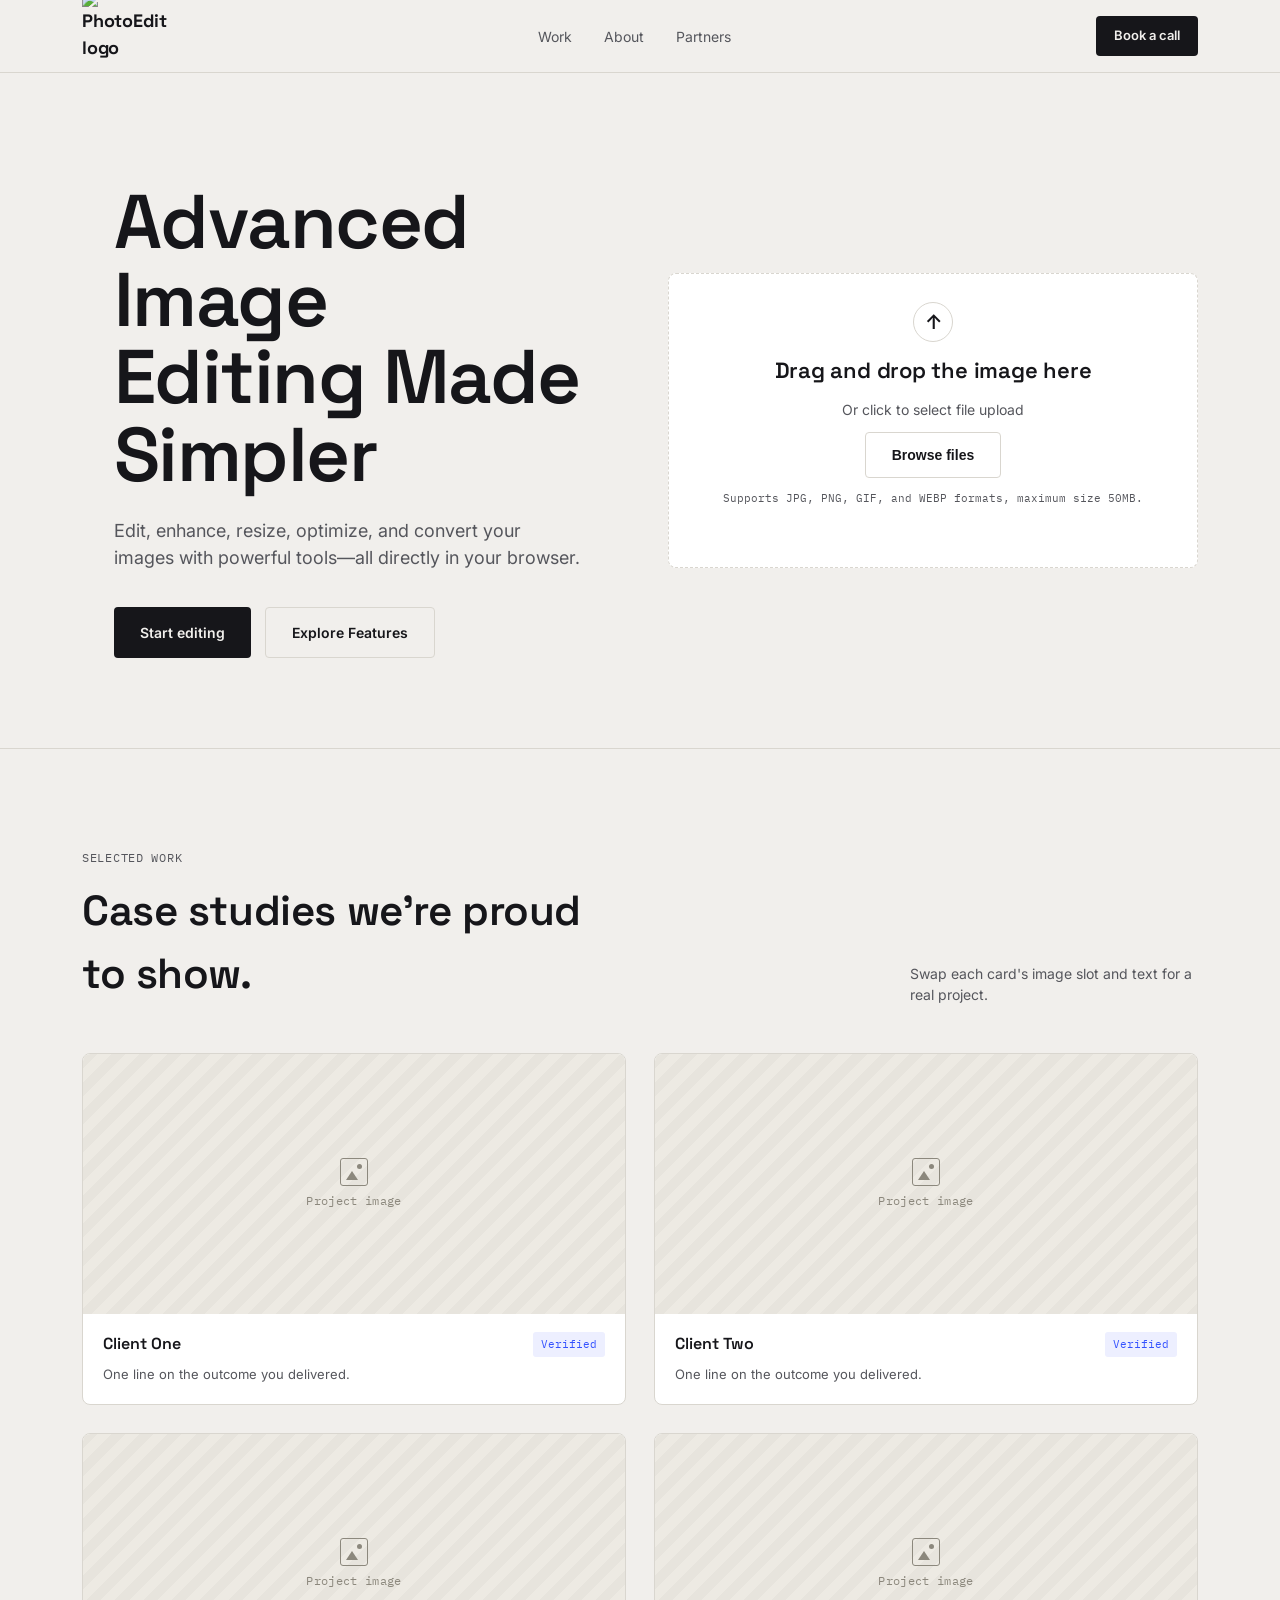
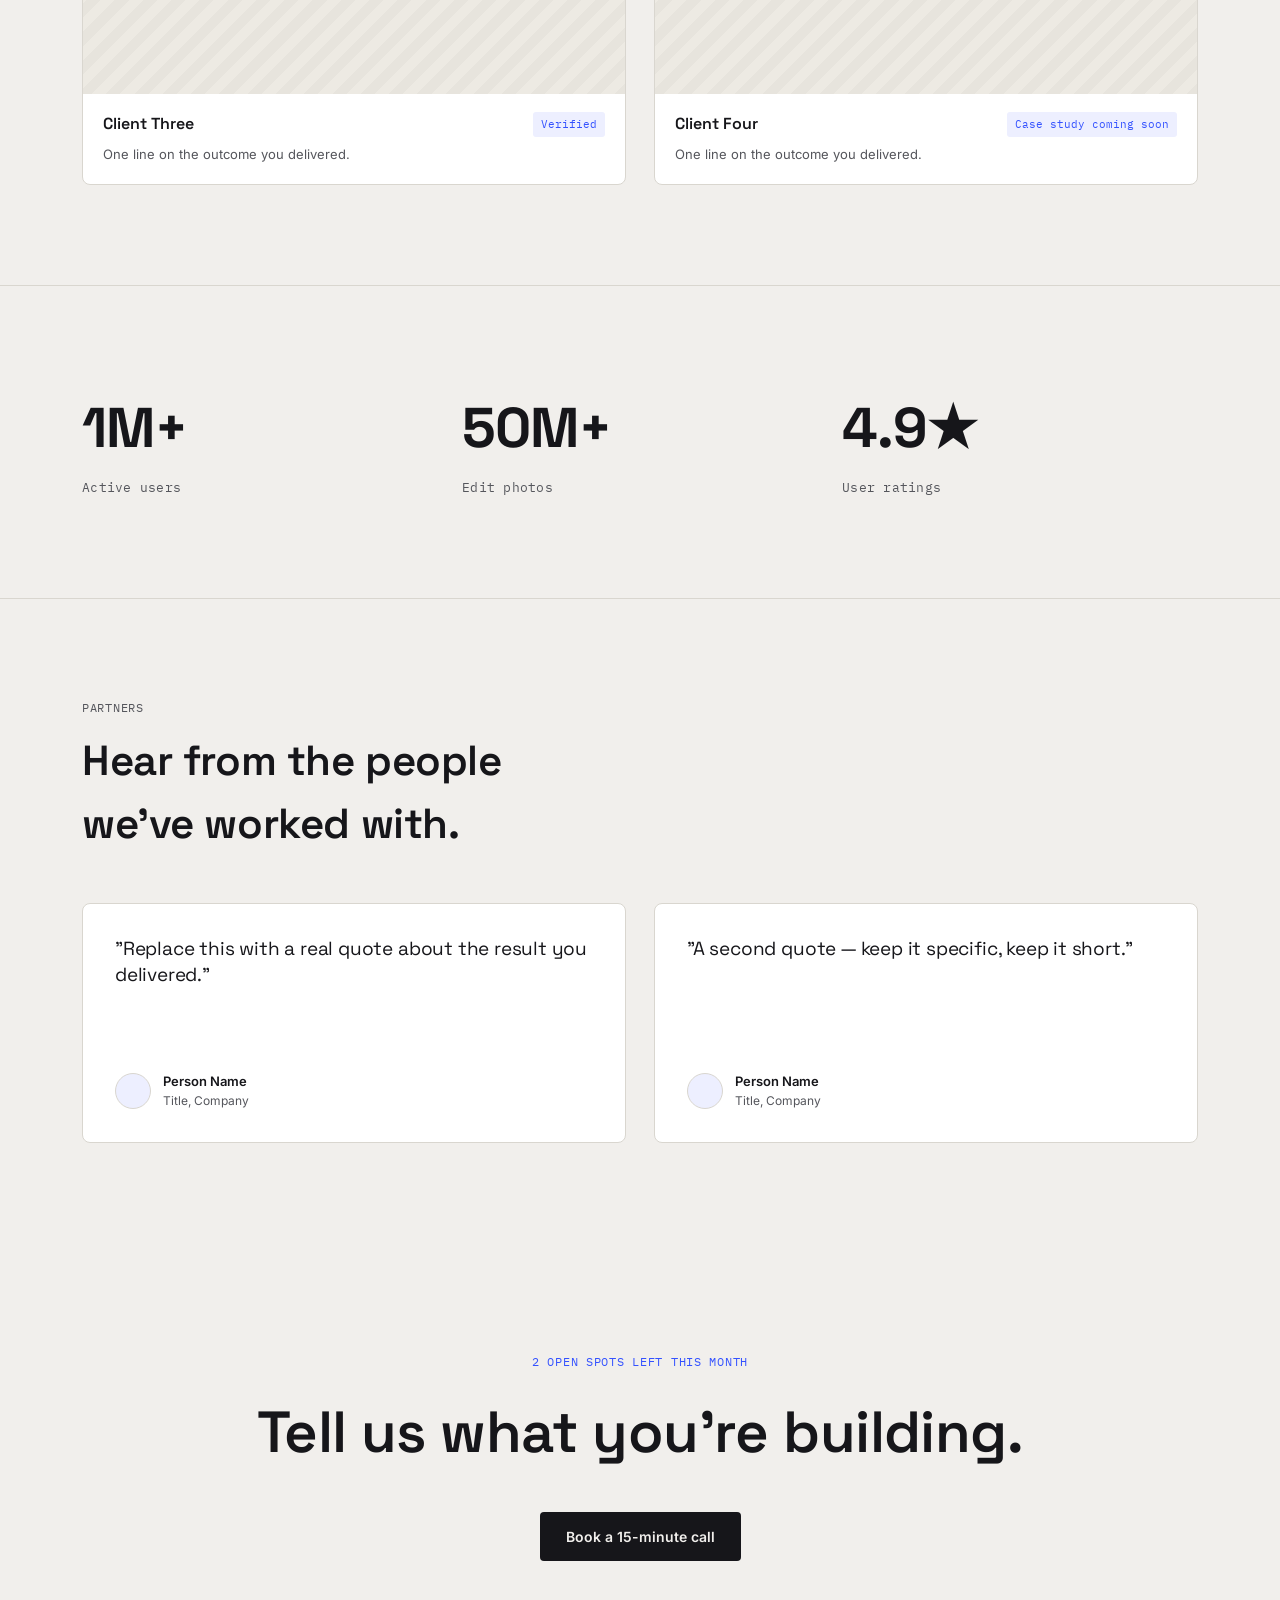
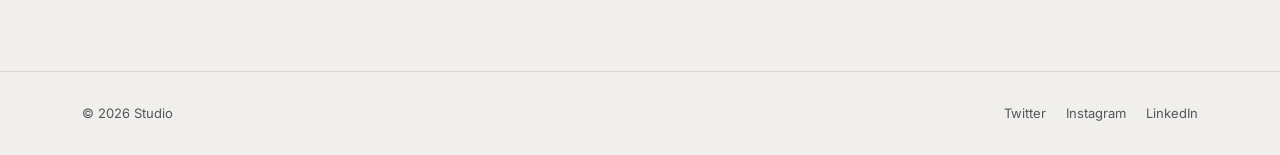
==== frontend/index.html @ cc833458 "feat:add Pixel Forge landing page" ====
<!DOCTYPE html>
<html lang="en">
<head>
<meta charset="UTF-8">
<meta name="viewport" content="width=device-width, initial-scale=1.0">
<title>PhotoEdit - Online Image Editor</title>
<link rel="preconnect" href="https://fonts.googleapis.com">
<link rel="preconnect" href="https://fonts.gstatic.com" crossorigin>
<link href="https://fonts.googleapis.com/css2?family=Space+Grotesk:wght@400;500;600;700&family=Inter:wght@400;500;600&family=IBM+Plex+Mono:wght@400;500&display=swap" rel="stylesheet">
<link rel="stylesheet" href="/css/landing.css">
</head>
<body>

  

  <header>
    <nav class="wrap">
      <div class="logo">
        <img src="images/logo.png" alt="PhotoEdit logo" class="brand-logo">
       
      </div>
      <div class="nav-links">
        <a href="#work">Work</a>
        <a href="#about">About</a>
        <a href="#testimonials">Partners</a>
      </div>
      <a class="nav-cta" href="#cta">Book a call</a>
    </nav>
  </header>

  <section class="hero">
    <div class="hero-inner">
      <div class="wrap hero-copy">
        <h1>Advanced <span>Image Editing Made Simpler</span></h1>
        <p class="hero-sub">Edit, enhance, resize, optimize, and convert your images with powerful tools—all directly in your browser.</p>
        <div class="hero-actions">
          <a class="btn btn-primary" href="#cta">Start editing</a>
          <a class="btn btn-ghost" href="#work">Explore Features</a>
        </div>
      </div>
      <div class="hero-panel">
        <div class="upload-box" id="uploadBox" role="button" tabindex="0" aria-label="Upload image by dropping file or clicking">
          <div class="upload-icon">↑</div>
          <h3>Drag and drop the image here</h3>
          <p>Or click to select file upload</p>
          <button class="btn btn-soft" id="browseBtn">Browse files</button>
          <small>Supports JPG, PNG, GIF, and WEBP formats, maximum size 50MB.</small>
          <input type="file" id="fileInput" accept=".jpg,.jpeg,.png,.gif,.webp" hidden />
          <div class="file-result" id="fileResult" aria-live="polite"></div>
        </div>
      </div>
    </div>
  </section>

  <section class="section" id="work">
    <div class="wrap">
      <div class="section-head reveal">
        <div>
          <div class="section-label">Selected work</div>
          <h2>Case studies we're proud to show.</h2>
        </div>
        <p class="section-note">Swap each card's image slot and text for a real project.</p>
      </div>
      <div class="work-grid">
        <div class="work-card reveal">
          <div class="img-slot"><div class="ico"></div>Project image</div>
          <div class="work-meta">
            <div class="work-name">Client One</div>
            <div class="work-tag">Verified</div>
          </div>
          <div class="work-desc">One line on the outcome you delivered.</div>
        </div>
        <div class="work-card reveal">
          <div class="img-slot"><div class="ico"></div>Project image</div>
          <div class="work-meta">
            <div class="work-name">Client Two</div>
            <div class="work-tag">Verified</div>
          </div>
          <div class="work-desc">One line on the outcome you delivered.</div>
        </div>
        <div class="work-card reveal">
          <div class="img-slot"><div class="ico"></div>Project image</div>
          <div class="work-meta">
            <div class="work-name">Client Three</div>
            <div class="work-tag">Verified</div>
          </div>
          <div class="work-desc">One line on the outcome you delivered.</div>
        </div>
        <div class="work-card reveal">
          <div class="img-slot"><div class="ico"></div>Project image</div>
          <div class="work-meta">
            <div class="work-name">Client Four</div>
            <div class="work-tag">Case study coming soon</div>
          </div>
          <div class="work-desc">One line on the outcome you delivered.</div>
        </div>
      </div>
    </div>
  </section>

  <section class="section" id="about">
    <div class="wrap">
      <div class="stats">
        <div class="reveal">
          <strong>1M+</strong>
          <span>Active users</span>
        </div>
        <div class="reveal">
          <strong>50M+</strong>
          <span>Edit photos</span>
        </div>
        <div class="reveal">
          <strong>4.9★</strong>
          <span>User ratings</span>
        </div>
      </div>
    </div>
  </section>

  <section class="section" id="testimonials">
    <div class="wrap">
      <div class="section-head reveal">
        <div>
          <div class="section-label">Partners</div>
          <h2>Hear from the people we've worked with.</h2>
        </div>
      </div>
      <div class="testi-grid">
        <div class="testi-card reveal">
          <div class="testi-quote">"Replace this with a real quote about the result you delivered."</div>
          <div class="testi-who">
            <div class="avatar"></div>
            <div>
              <div class="name">Person Name</div>
              <div class="role">Title, Company</div>
            </div>
          </div>
        </div>
        <div class="testi-card reveal">
          <div class="testi-quote">"A second quote — keep it specific, keep it short."</div>
          <div class="testi-who">
            <div class="avatar"></div>
            <div>
              <div class="name">Person Name</div>
              <div class="role">Title, Company</div>
            </div>
          </div>
        </div>
      </div>
    </div>
  </section>

  <section class="cta" id="cta">
    <div class="wrap">
      <div class="cta-avail">2 open spots left this month</div>
      <h2>Tell us what you're building.</h2>
      <div class="cta-actions">
        <a class="btn btn-primary" href="#">Book a 15-minute call</a>
      </div>
    </div>
  </section>

  <footer>
    <div class="wrap">
      <div>© 2026 Studio</div>
      <div class="socials">
        <a href="#">Twitter</a>
        <a href="#">Instagram</a>
        <a href="#">LinkedIn</a>
      </div>
    </div>
  </footer>

  <script src="/frontend/script.js"></script>
  <script>
    const revealEls = document.querySelectorAll('.reveal');
    const io = new IntersectionObserver((entries) => {
      entries.forEach(e => { if (e.isIntersecting) { e.target.classList.add('in'); io.unobserve(e.target); } });
    }, { threshold: 0.15 });
    revealEls.forEach(el => io.observe(el));
  </script>

</body>
</html>
---- css/landing.css ----
:root{
    --bg: #F1EFEC;
    --ink: #16161A;
    --ink-soft: #55565C;
    --line: #D9D6CF;
    --accent: #3452FF;
    --accent-ink: #EDEFFF;
    --panel: #FFFFFF;
    --mono: 'IBM Plex Mono', monospace;
    --display: 'Space Grotesk', sans-serif;
    --body: 'Inter', sans-serif;
    --radius: 4px;
    --maxw: 1180px;
  }

  * { margin:0; padding:0; box-sizing:border-box; }

  html { scroll-behavior:smooth; }

  body{
    background: var(--bg);
    color: var(--ink);
    font-family: var(--body);
    line-height: 1.5;
    -webkit-font-smoothing:antialiased;
  }

  @media (prefers-reduced-motion: reduce){
    html{ scroll-behavior:auto; }
    *{ animation-duration:0.01ms !important; transition-duration:0.01ms !important; }
  }

  a { color:inherit; text-decoration:none; }

  .wrap{ max-width:var(--maxw); margin:0 auto; padding:0 32px; }



  /* ---------- nav ---------- */
  header{
    position: sticky;
    top: 0;
    z-index: 50;
    background: var(--bg);
    border-bottom: 1px solid var(--line);
  }
  nav.wrap{
    display:flex;
    align-items:center;
    justify-content:space-between;
    height: 72px;
  }
  .logo{
    font-family: var(--display);
    font-weight: 700;
    font-size: 18px;
    letter-spacing: -0.01em;
    display:flex;
    align-items:center;
    gap:8px;
  }
  .brand-logo{
    width: 90px;
    height: 90px;
    object-fit: contain;
    display: block;
  }
  .logo .mark{
    width:10px; height:10px;
    background: var(--accent);
    border-radius:2px;
    display:inline-block;
  }
  .nav-links{
    display:flex;
    align-items:center;
    gap: 32px;
    font-size: 14px;
    color: var(--ink-soft);
  }
  .nav-links a:hover{ color: var(--ink); }
  .nav-cta{
    font-size: 13px;
    font-weight: 600;
    padding: 10px 18px;
    background: var(--ink);
    color: var(--bg);
    border-radius: var(--radius);
    transition: background 0.15s ease;
  }
  .nav-cta:hover{ background: var(--accent); }


  /* ---------- image placeholder ---------- */
  .img-slot{
    border: 1.5px dashed #B9B5AB;
    border-radius: var(--radius);
    background: repeating-linear-gradient(135deg, #E7E4DD 0 10px, #EDEAE3 10px 20px);
    display:flex;
    flex-direction:column;
    align-items:center;
    justify-content:center;
    gap: 6px;
    color: #8C887D;
    font-family: var(--mono);
    font-size: 12px;
    letter-spacing: 0.03em;
    text-align:center;
    min-height: 220px;
    width: 100%;
  }
  .img-slot .ico{
    width: 28px; height: 28px;
    border: 1.5px solid #8C887D;
    border-radius: 3px;
    position: relative;
    flex-shrink:0;
  }
  .img-slot .ico::after{
    content:"";
    position:absolute; left:5px; bottom:5px;
    width:0; height:0;
    border-left: 6px solid transparent;
    border-right: 6px solid transparent;
    border-bottom: 9px solid #8C887D;
  }
  .img-slot .ico::before{
    content:"";
    position:absolute; top:5px; right:5px;
    width:5px; height:5px;
    border-radius:50%;
    background:#8C887D;
  }

  /* ---------- hero ---------- */
  .hero{
    padding: 110px 0 90px;
  }
  .hero .eyebrow{
    font-family: var(--mono);
    font-size: 12px;
    color: var(--accent);
    letter-spacing: 0.08em;
    text-transform: uppercase;
    margin-bottom: 22px;
    display:flex;
    align-items:center;
    gap:10px;
  }
  .hero .eyebrow::before{
    content:"";
    width: 18px; height: 1px;
    background: var(--accent);
  }
  h1{
    font-family: var(--display);
    font-weight: 600;
    font-size: clamp(40px, 6vw, 76px);
    line-height: 1.02;
    letter-spacing: -0.02em;
    max-width: 15ch;
  }
  .hero-sub{
    margin-top: 24px;
    font-size: 18px;
    color: var(--ink-soft);
    max-width: 46ch;
  }
  .hero-actions{
    margin-top: 36px;
    display:flex;
    gap: 14px;
    flex-wrap: wrap;
  }
  .btn{
    font-size: 14px;
    font-weight: 600;
    padding: 14px 26px;
    border-radius: var(--radius);
    display:inline-flex;
    align-items:center;
    gap:8px;
  }
  .btn-primary{
    background: var(--ink);
    color: var(--bg);
    transition: background 0.15s ease, transform 0.15s ease;
  }
  .btn-primary:hover{ background: var(--accent); transform: translateY(-1px); }
  .btn-ghost{
    color: var(--ink);
    border: 1px solid var(--line);
    transition: border-color 0.15s ease, color 0.15s ease;
  }
  .btn-ghost:hover{ border-color: var(--accent); color: var(--accent); }

  /* ---------- hero two-column layout ---------- */
  .hero-inner{
    max-width: var(--maxw);
    margin: 0 auto;
    padding: 0 32px;
    display: grid;
    grid-template-columns: 1fr 1fr;
    align-items: center;
    gap: 56px;
  }
  .hero-panel{
    width: 100%;
  }
  .upload-box{
    position: relative;
    height: 100%;
    object-fit: cover;
    display: block;
    background: var(--panel);
    border: 1px dashed var(--line);
    border-radius: 8px;
    padding: 28px;
    text-align: center;
    display: flex;
    flex-direction: column;
    align-items: center;
    gap: 12px;
    cursor: pointer;
  }
  .upload-box:hover,
  .upload-box.drag-over{
    border-color: var(--accent);
    background: var(--accent-ink);
  }
  .upload-icon{
    width: 40px;
    height: 40px;
    border: 1px solid var(--line);
    border-radius: 50%;
    display: grid;
    place-items: center;
    font-size: 20px;
    font-weight: 600;
  }
  .upload-box h3{
    font-family: var(--display);
    font-size: 22px;
    font-weight: 600;
    letter-spacing: -0.01em;
  }
  .upload-box p{
    color: var(--ink-soft);
    font-size: 14px;
  }
  .upload-box small{
    color: var(--ink-soft);
    font-family: var(--mono);
    font-size: 11px;
  }
  .btn-soft{
    border: 1px solid var(--line);
    background: transparent;
    color: var(--ink);
    cursor: pointer;
    transition: border-color 0.15s ease, color 0.15s ease;
  }
  .btn-soft:hover{
    border-color: var(--accent);
    color: var(--accent);
  }
  .file-result{
    min-height: 20px;
    font-size: 13px;
    font-weight: 500;
  }

  /* ---------- section label ---------- */
  .section{ padding: 100px 0; border-top: 1px solid var(--line); }
  .section-head{
    display:flex;
    justify-content:space-between;
    align-items:flex-end;
    gap: 24px;
    margin-bottom: 48px;
    flex-wrap: wrap;
  }
  .section-label{
    font-family: var(--mono);
    font-size: 12px;
    color: var(--ink-soft);
    letter-spacing: 0.06em;
    text-transform:uppercase;
    margin-bottom: 12px;
  }
  h2{
    font-family: var(--display);
    font-weight: 600;
    font-size: clamp(28px, 3.6vw, 42px);
    letter-spacing: -0.01em;
    max-width: 20ch;
  }
  .section-note{
    font-size: 14px;
    color: var(--ink-soft);
    max-width: 32ch;
  }

  /* ---------- work grid ---------- */
  .work-grid{
    display:grid;
    grid-template-columns: repeat(2, 1fr);
    gap: 28px;
  }
  .work-card{
    background: var(--panel);
    border: 1px solid var(--line);
    border-radius: 8px;
    overflow:hidden;
    transition: transform 0.2s ease, box-shadow 0.2s ease;
  }
  .work-card:hover{
    transform: translateY(-4px);
    box-shadow: 0 12px 28px rgba(20,20,26,0.08);
  }
  .work-card .img-slot{ min-height: 260px; border:none; border-radius:0; }
  .work-meta{
    padding: 18px 20px 22px;
    display:flex;
    align-items:center;
    justify-content:space-between;
  }
  .work-name{
    font-family: var(--display);
    font-weight: 600;
    font-size: 16px;
  }
  .work-tag{
    font-family: var(--mono);
    font-size: 11px;
    color: var(--accent);
    background: var(--accent-ink);
    padding: 4px 8px;
    border-radius: 3px;
  }
  .work-desc{
    font-size: 13px;
    color: var(--ink-soft);
    padding: 0 20px 20px;
    margin-top: -14px;
  }

  /* ---------- stats ---------- */
  .stats{
    display:grid;
    grid-template-columns: repeat(3, 1fr);
    gap: 24px;
  }
  .stats > div{
    display: flex;
    flex-direction: column;
    gap: 8px;
  }
  .stats strong{
    font-family: var(--display);
    font-weight: 700;
    font-size: clamp(36px, 5vw, 56px);
    letter-spacing: -0.02em;
  }
  .stats span{
    font-size: 13px;
    color: var(--ink-soft);
    font-family: var(--mono);
    letter-spacing: 0.02em;
  }


  /* ---------- testimonials ---------- */
  .testi-grid{
    display:grid;
    grid-template-columns: repeat(2, 1fr);
    gap: 28px;
  }
  .testi-card{
    background: var(--panel);
    border: 1px solid var(--line);
    border-radius: 8px;
    padding: 32px;
    display:flex;
    flex-direction:column;
    justify-content:space-between;
    min-height: 240px;
  }
  .testi-quote{
    font-family: var(--display);
    font-size: 19px;
    line-height: 1.4;
    letter-spacing: -0.01em;
  }
  .testi-who{
    margin-top: 24px;
    display:flex;
    align-items:center;
    gap: 12px;
  }
  .avatar{
    width: 36px; height:36px;
    border-radius: 50%;
    background: var(--accent-ink);
    border: 1px solid var(--line);
    flex-shrink:0;
  }
  .testi-who .name{ font-size: 13px; font-weight:600; }
  .testi-who .role{ font-size: 12px; color: var(--ink-soft); }

  /* ---------- CTA ---------- */
  .cta{
    padding: 110px 0;
    text-align:center;
  }
  .cta-avail{
    font-family: var(--mono);
    font-size: 12px;
    color: var(--accent);
    letter-spacing: 0.06em;
    text-transform:uppercase;
    margin-bottom: 18px;
  }
  .cta h2{
    max-width: none;
    margin: 0 auto;
    font-size: clamp(32px, 5.5vw, 58px);
  }
  .cta-actions{ margin-top: 36px; display:flex; justify-content:center; }

  /* ---------- footer ---------- */
  footer{
    border-top: 1px solid var(--line);
    padding: 32px 0;
  }
  footer .wrap{
    display:flex;
    justify-content:space-between;
    align-items:center;
    font-size: 13px;
    color: var(--ink-soft);
    flex-wrap: wrap;
    gap: 12px;
  }
  footer .socials{ display:flex; gap:20px; }
  footer .socials a:hover{ color: var(--ink); }

  /* ---------- reveal ---------- */
  .reveal{
    opacity: 0;
    transform: translateY(16px);
    transition: opacity 0.6s ease, transform 0.6s ease;
  }
  .reveal.in{ opacity:1; transform:none; }

  /* ---------- responsive ---------- */
  @media (max-width: 860px){
    .nav-links{ display:none; }
    .work-grid, .testi-grid{ grid-template-columns: 1fr; }
    .stats{ grid-template-columns: 1fr; gap: 36px; }
    .section{ padding: 72px 0; }
    .hero{ padding: 80px 0 60px; }
    .hero-inner{ grid-template-columns: 1fr; gap: 40px; }
  }
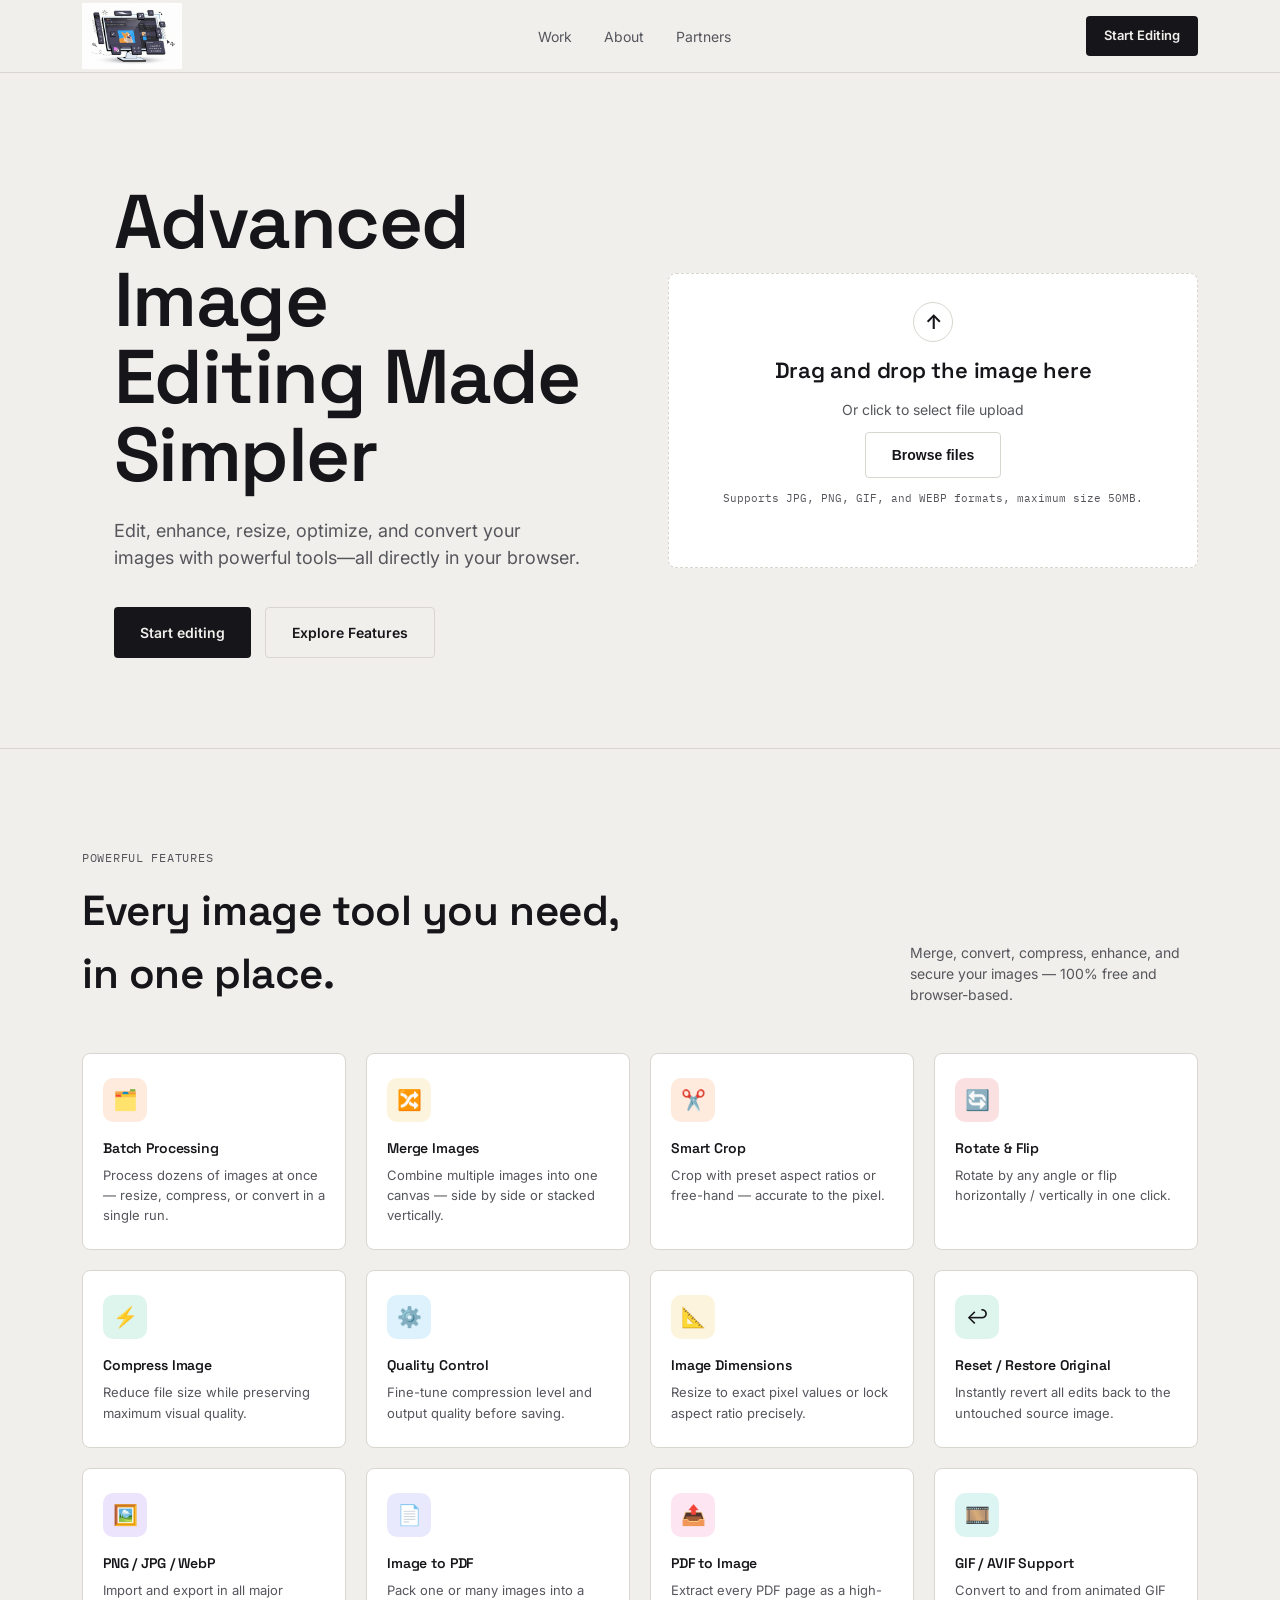
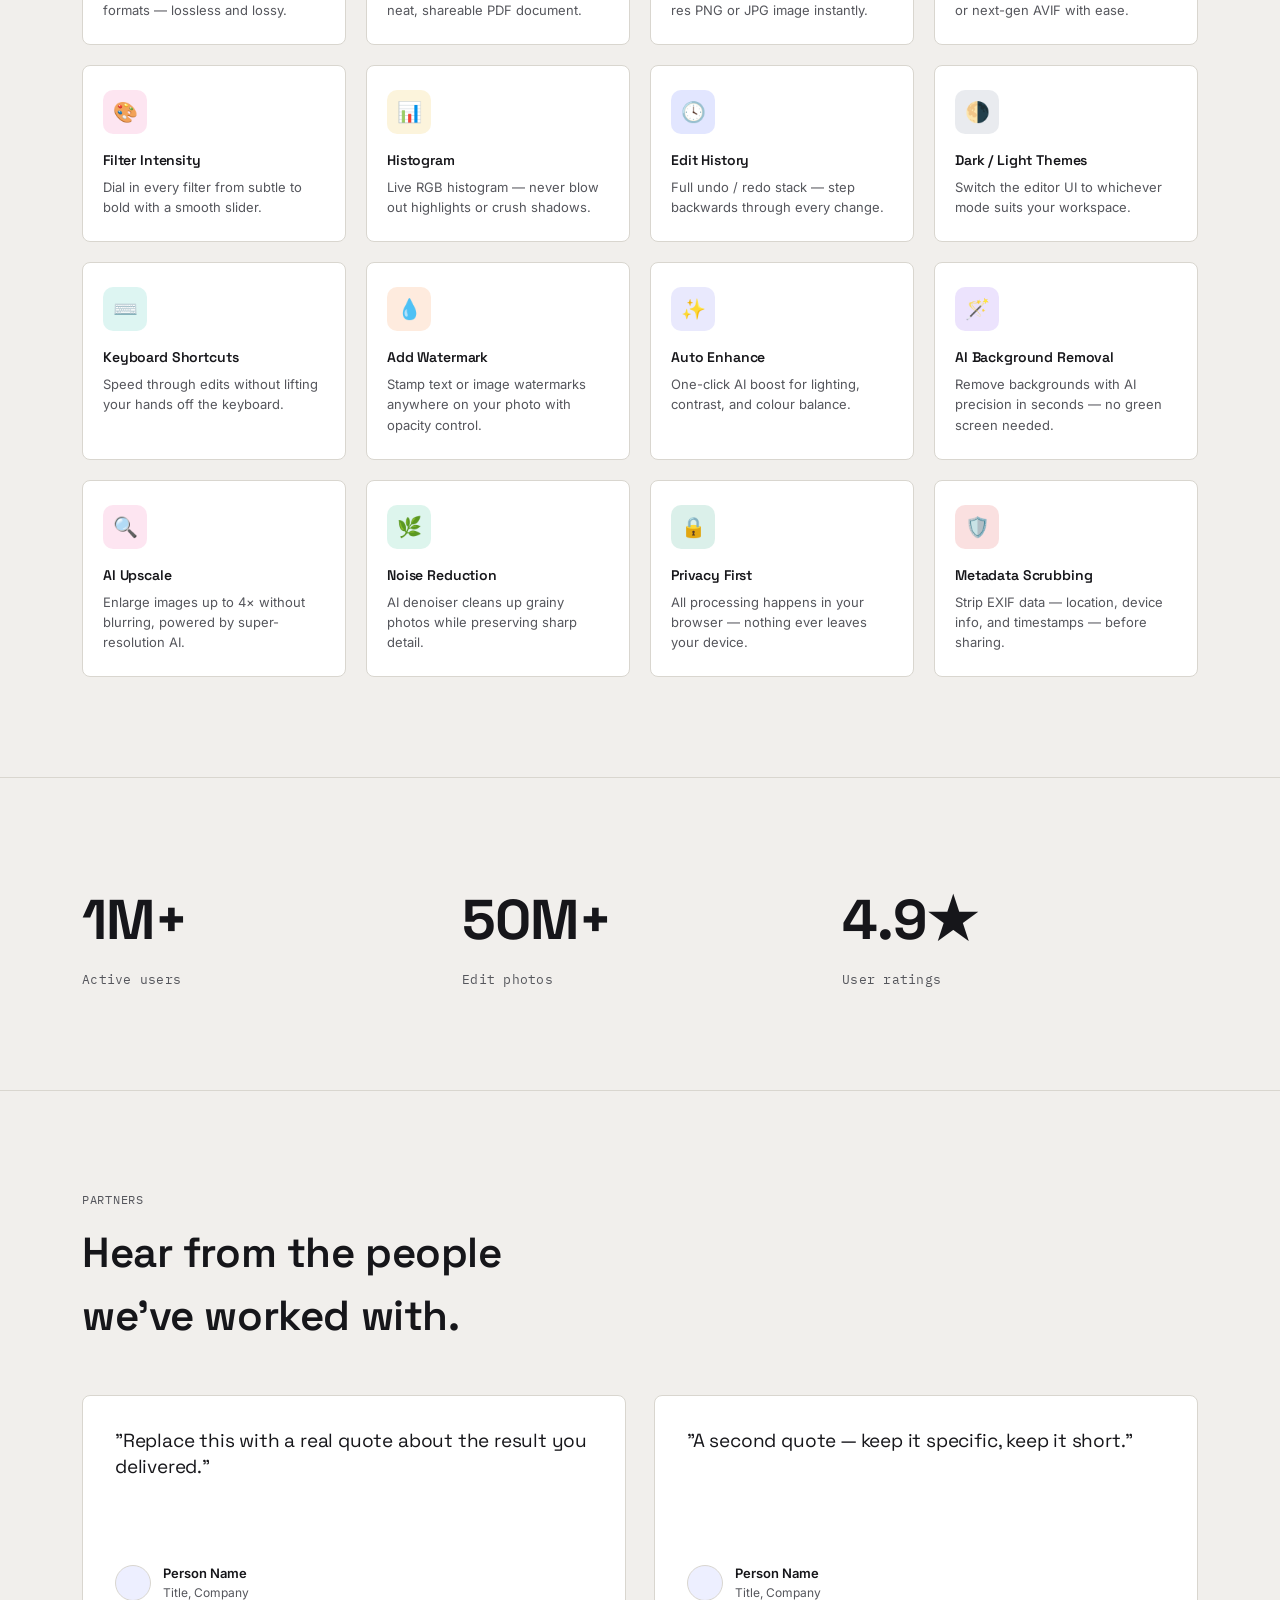
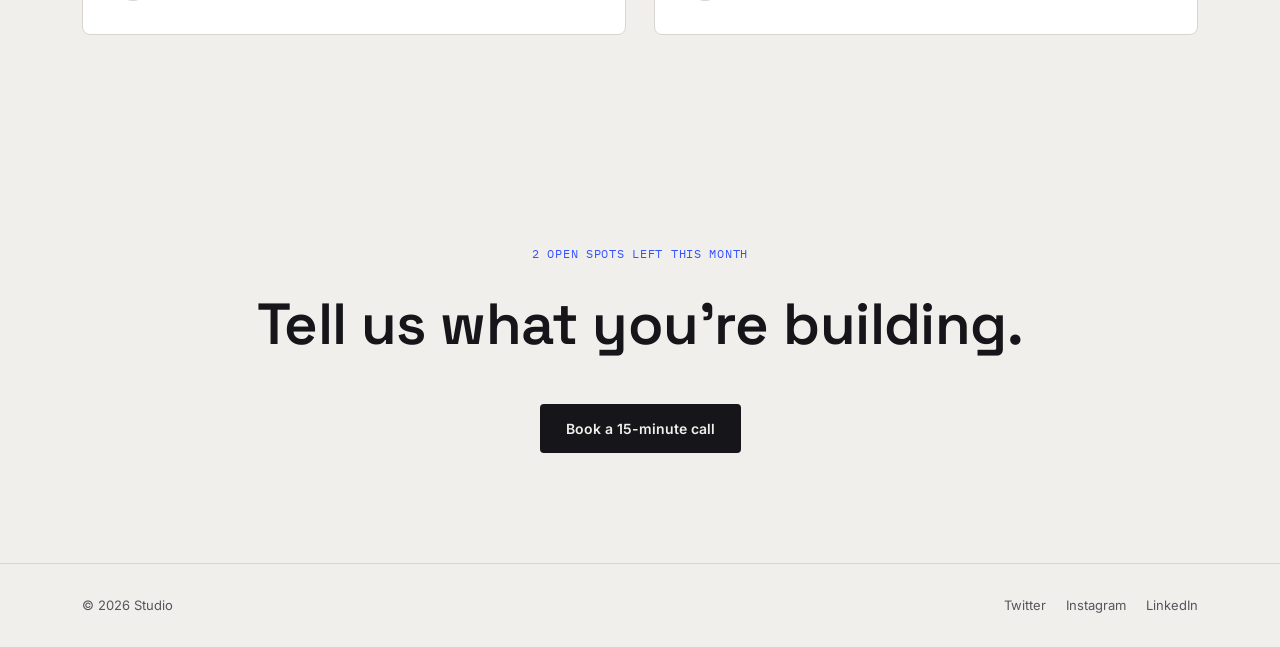
==== commit bc70b340: "feat: add comprehensive image tools section" ====
--- a/frontend/index.html
+++ b/frontend/index.html
@@ -16,15 +16,15 @@
   <header>
     <nav class="wrap">
       <div class="logo">
-        <img src="images/logo.png" alt="PhotoEdit logo" class="brand-logo">
-       
+        <img src="/assets/images/logo.png"  class="brand-logo">
+
       </div>
       <div class="nav-links">
         <a href="#work">Work</a>
         <a href="#about">About</a>
         <a href="#testimonials">Partners</a>
       </div>
-      <a class="nav-cta" href="#cta">Book a call</a>
+      <a class="nav-cta" href="#cta">Start Editing</a>
     </nav>
   </header>
 
@@ -56,49 +56,221 @@
     <div class="wrap">
       <div class="section-head reveal">
         <div>
-          <div class="section-label">Selected work</div>
-          <h2>Case studies we're proud to show.</h2>
-        </div>
-        <p class="section-note">Swap each card's image slot and text for a real project.</p>
-      </div>
-      <div class="work-grid">
-        <div class="work-card reveal">
-          <div class="img-slot"><div class="ico"></div>Project image</div>
-          <div class="work-meta">
-            <div class="work-name">Client One</div>
-            <div class="work-tag">Verified</div>
-          </div>
-          <div class="work-desc">One line on the outcome you delivered.</div>
-        </div>
-        <div class="work-card reveal">
-          <div class="img-slot"><div class="ico"></div>Project image</div>
-          <div class="work-meta">
-            <div class="work-name">Client Two</div>
-            <div class="work-tag">Verified</div>
-          </div>
-          <div class="work-desc">One line on the outcome you delivered.</div>
-        </div>
-        <div class="work-card reveal">
-          <div class="img-slot"><div class="ico"></div>Project image</div>
-          <div class="work-meta">
-            <div class="work-name">Client Three</div>
-            <div class="work-tag">Verified</div>
-          </div>
-          <div class="work-desc">One line on the outcome you delivered.</div>
-        </div>
-        <div class="work-card reveal">
-          <div class="img-slot"><div class="ico"></div>Project image</div>
-          <div class="work-meta">
-            <div class="work-name">Client Four</div>
-            <div class="work-tag">Case study coming soon</div>
-          </div>
-          <div class="work-desc">One line on the outcome you delivered.</div>
-        </div>
+          <div class="section-label">Powerful features</div>
+          <h2>Every image tool you need, in one place.</h2>
+        </div>
+        <p class="section-note">Merge, convert, compress, enhance, and secure your images — 100% free and browser-based.</p>
+      </div>
+
+      <!-- Category filter -->
+     
+
+      <div class="feat-grid" id="featGrid">
+
+        <!-- Organize -->
+        <div class="feat-card reveal" data-cat="organize">
+          <div class="feat-icon" style="--ic:#F97316;">🗂️</div>
+          <div class="feat-body">
+            <div class="feat-name">Batch Processing</div>
+            <div class="feat-desc">Process dozens of images at once — resize, compress, or convert in a single run.</div>
+          </div>
+        </div>
+
+        <div class="feat-card reveal" data-cat="organize">
+          <div class="feat-icon" style="--ic:#EAB308;">🔀</div>
+          <div class="feat-body">
+            <div class="feat-name">Merge Images</div>
+            <div class="feat-desc">Combine multiple images into one canvas — side by side or stacked vertically.</div>
+          </div>
+        </div>
+
+        <div class="feat-card reveal" data-cat="organize">
+          <div class="feat-icon" style="--ic:#F97316;">✂️</div>
+          <div class="feat-body">
+            <div class="feat-name">Smart Crop</div>
+            <div class="feat-desc">Crop with preset aspect ratios or free-hand — accurate to the pixel.</div>
+          </div>
+        </div>
+
+        <div class="feat-card reveal" data-cat="organize">
+          <div class="feat-icon" style="--ic:#DC2626;">🔄</div>
+          <div class="feat-body">
+            <div class="feat-name">Rotate &amp; Flip</div>
+            <div class="feat-desc">Rotate by any angle or flip horizontally / vertically in one click.</div>
+          </div>
+        </div>
+
+        <!-- Optimize -->
+        <div class="feat-card reveal" data-cat="optimize">
+          <div class="feat-icon" style="--ic:#10B981;">⚡</div>
+          <div class="feat-body">
+            <div class="feat-name">Compress Image</div>
+            <div class="feat-desc">Reduce file size while preserving maximum visual quality.</div>
+          </div>
+        </div>
+
+        <div class="feat-card reveal" data-cat="optimize">
+          <div class="feat-icon" style="--ic:#0EA5E9;">⚙️</div>
+          <div class="feat-body">
+            <div class="feat-name">Quality Control</div>
+            <div class="feat-desc">Fine-tune compression level and output quality before saving.</div>
+          </div>
+        </div>
+
+        <div class="feat-card reveal" data-cat="optimize">
+          <div class="feat-icon" style="--ic:#EAB308;">📐</div>
+          <div class="feat-body">
+            <div class="feat-name">Image Dimensions</div>
+            <div class="feat-desc">Resize to exact pixel values or lock aspect ratio precisely.</div>
+          </div>
+        </div>
+
+        <div class="feat-card reveal" data-cat="optimize">
+          <div class="feat-icon" style="--ic:#10B981;">↩️</div>
+          <div class="feat-body">
+            <div class="feat-name">Reset / Restore Original</div>
+            <div class="feat-desc">Instantly revert all edits back to the untouched source image.</div>
+          </div>
+        </div>
+
+        <!-- Convert -->
+        <div class="feat-card reveal" data-cat="convert">
+          <div class="feat-icon" style="--ic:#7C3AED;">🖼️</div>
+          <div class="feat-body">
+            <div class="feat-name">PNG / JPG / WebP</div>
+            <div class="feat-desc">Import and export in all major formats — lossless and lossy.</div>
+          </div>
+        </div>
+
+        <div class="feat-card reveal" data-cat="convert">
+          <div class="feat-icon" style="--ic:#6366F1;">📄</div>
+          <div class="feat-body">
+            <div class="feat-name">Image to PDF</div>
+            <div class="feat-desc">Pack one or many images into a neat, shareable PDF document.</div>
+          </div>
+        </div>
+
+        <div class="feat-card reveal" data-cat="convert">
+          <div class="feat-icon" style="--ic:#EC4899;">📤</div>
+          <div class="feat-body">
+            <div class="feat-name">PDF to Image</div>
+            <div class="feat-desc">Extract every PDF page as a high-res PNG or JPG image instantly.</div>
+          </div>
+        </div>
+
+        <div class="feat-card reveal" data-cat="convert">
+          <div class="feat-icon" style="--ic:#14B8A6;">🎞️</div>
+          <div class="feat-body">
+            <div class="feat-name">GIF / AVIF Support</div>
+            <div class="feat-desc">Convert to and from animated GIF or next-gen AVIF with ease.</div>
+          </div>
+        </div>
+
+        <!-- Edit -->
+        <div class="feat-card reveal" data-cat="edit">
+          <div class="feat-icon" style="--ic:#EC4899;">🎨</div>
+          <div class="feat-body">
+            <div class="feat-name">Filter Intensity</div>
+            <div class="feat-desc">Dial in every filter from subtle to bold with a smooth slider.</div>
+          </div>
+        </div>
+
+        <div class="feat-card reveal" data-cat="edit">
+          <div class="feat-icon" style="--ic:#EAB308;">📊</div>
+          <div class="feat-body">
+            <div class="feat-name">Histogram</div>
+            <div class="feat-desc">Live RGB histogram — never blow out highlights or crush shadows.</div>
+          </div>
+        </div>
+
+        <div class="feat-card reveal" data-cat="edit">
+          <div class="feat-icon" style="--ic:#3452FF;">🕓</div>
+          <div class="feat-body">
+            <div class="feat-name">Edit History</div>
+            <div class="feat-desc">Full undo / redo stack — step backwards through every change.</div>
+          </div>
+        </div>
+
+        <div class="feat-card reveal" data-cat="edit">
+          <div class="feat-icon" style="--ic:#64748B;">🌗</div>
+          <div class="feat-body">
+            <div class="feat-name">Dark / Light Themes</div>
+            <div class="feat-desc">Switch the editor UI to whichever mode suits your workspace.</div>
+          </div>
+        </div>
+
+        <div class="feat-card reveal" data-cat="edit">
+          <div class="feat-icon" style="--ic:#14B8A6;">⌨️</div>
+          <div class="feat-body">
+            <div class="feat-name">Keyboard Shortcuts</div>
+            <div class="feat-desc">Speed through edits without lifting your hands off the keyboard.</div>
+          </div>
+        </div>
+
+        <div class="feat-card reveal" data-cat="edit">
+          <div class="feat-icon" style="--ic:#F97316;">💧</div>
+          <div class="feat-body">
+            <div class="feat-name">Add Watermark</div>
+            <div class="feat-desc">Stamp text or image watermarks anywhere on your photo with opacity control.</div>
+          </div>
+        </div>
+
+        <!-- AI Intelligence -->
+        <div class="feat-card reveal" data-cat="ai">
+          <div class="feat-icon" style="--ic:#6366F1;">✨</div>
+          <div class="feat-body">
+            <div class="feat-name">Auto Enhance</div>
+            <div class="feat-desc">One-click AI boost for lighting, contrast, and colour balance.</div>
+          </div>
+        </div>
+
+        <div class="feat-card reveal" data-cat="ai">
+          <div class="feat-icon" style="--ic:#7C3AED;">🪄</div>
+          <div class="feat-body">
+            <div class="feat-name">AI Background Removal</div>
+            <div class="feat-desc">Remove backgrounds with AI precision in seconds — no green screen needed.</div>
+          </div>
+        </div>
+
+        <div class="feat-card reveal" data-cat="ai">
+          <div class="feat-icon" style="--ic:#EC4899;">🔍</div>
+          <div class="feat-body">
+            <div class="feat-name">AI Upscale</div>
+            <div class="feat-desc">Enlarge images up to 4× without blurring, powered by super-resolution AI.</div>
+          </div>
+        </div>
+
+        <div class="feat-card reveal" data-cat="ai">
+          <div class="feat-icon" style="--ic:#10B981;">🌿</div>
+          <div class="feat-body">
+            <div class="feat-name">Noise Reduction</div>
+            <div class="feat-desc">AI denoiser cleans up grainy photos while preserving sharp detail.</div>
+          </div>
+        </div>
+
+        <!-- Security -->
+        <div class="feat-card reveal" data-cat="security">
+          <div class="feat-icon" style="--ic:#059669;">🔒</div>
+          <div class="feat-body">
+            <div class="feat-name">Privacy First</div>
+            <div class="feat-desc">All processing happens in your browser — nothing ever leaves your device.</div>
+          </div>
+        </div>
+
+        <div class="feat-card reveal" data-cat="security">
+          <div class="feat-icon" style="--ic:#DC2626;">🛡️</div>
+          <div class="feat-body">
+            <div class="feat-name">Metadata Scrubbing</div>
+            <div class="feat-desc">Strip EXIF data — location, device info, and timestamps — before sharing.</div>
+          </div>
+        </div>
+
       </div>
     </div>
   </section>
 
   <section class="section" id="about">
+
     <div class="wrap">
       <div class="stats">
         <div class="reveal">
--- a/css/landing.css
+++ b/css/landing.css
@@ -60,8 +60,8 @@
     gap:8px;
   }
   .brand-logo{
-    width: 90px;
-    height: 90px;
+    width: 100px;
+    height: 100px;
     object-fit: contain;
     display: block;
   }
@@ -345,6 +345,51 @@
     margin-top: -14px;
   }
 
+  /* ---------- feature cards ---------- */
+  .feat-grid{
+    display: grid;
+    grid-template-columns: repeat(4, 1fr);
+    gap: 20px;
+  }
+  .feat-card{
+    background: var(--panel);
+    border: 1px solid var(--line);
+    border-radius: 8px;
+    padding: 24px 20px;
+    display: flex;
+    flex-direction: column;
+    gap: 16px;
+    transition: transform 0.2s ease, box-shadow 0.2s ease, border-color 0.2s ease;
+  }
+  .feat-card:hover{
+    transform: translateY(-4px);
+    box-shadow: 0 10px 28px rgba(20,20,26,0.08);
+    border-color: var(--ic, var(--accent));
+  }
+  .feat-icon{
+    width: 44px;
+    height: 44px;
+    border-radius: 10px;
+    background: color-mix(in srgb, var(--ic, var(--accent)) 14%, transparent);
+    display: grid;
+    place-items: center;
+    font-size: 20px;
+    flex-shrink: 0;
+  }
+  .feat-name{
+    font-family: var(--display);
+    font-weight: 600;
+    font-size: 14px;
+    letter-spacing: -0.01em;
+    margin-bottom: 6px;
+  }
+  .feat-desc{
+    font-size: 13px;
+    color: var(--ink-soft);
+    line-height: 1.55;
+  }
+
+
   /* ---------- stats ---------- */
   .stats{
     display:grid;
@@ -457,8 +502,12 @@
   @media (max-width: 860px){
     .nav-links{ display:none; }
     .work-grid, .testi-grid{ grid-template-columns: 1fr; }
+    .feat-grid{ grid-template-columns: repeat(2, 1fr); }
     .stats{ grid-template-columns: 1fr; gap: 36px; }
     .section{ padding: 72px 0; }
     .hero{ padding: 80px 0 60px; }
     .hero-inner{ grid-template-columns: 1fr; gap: 40px; }
+  }
+  @media (max-width: 480px){
+    .feat-grid{ grid-template-columns: 1fr; }
   }
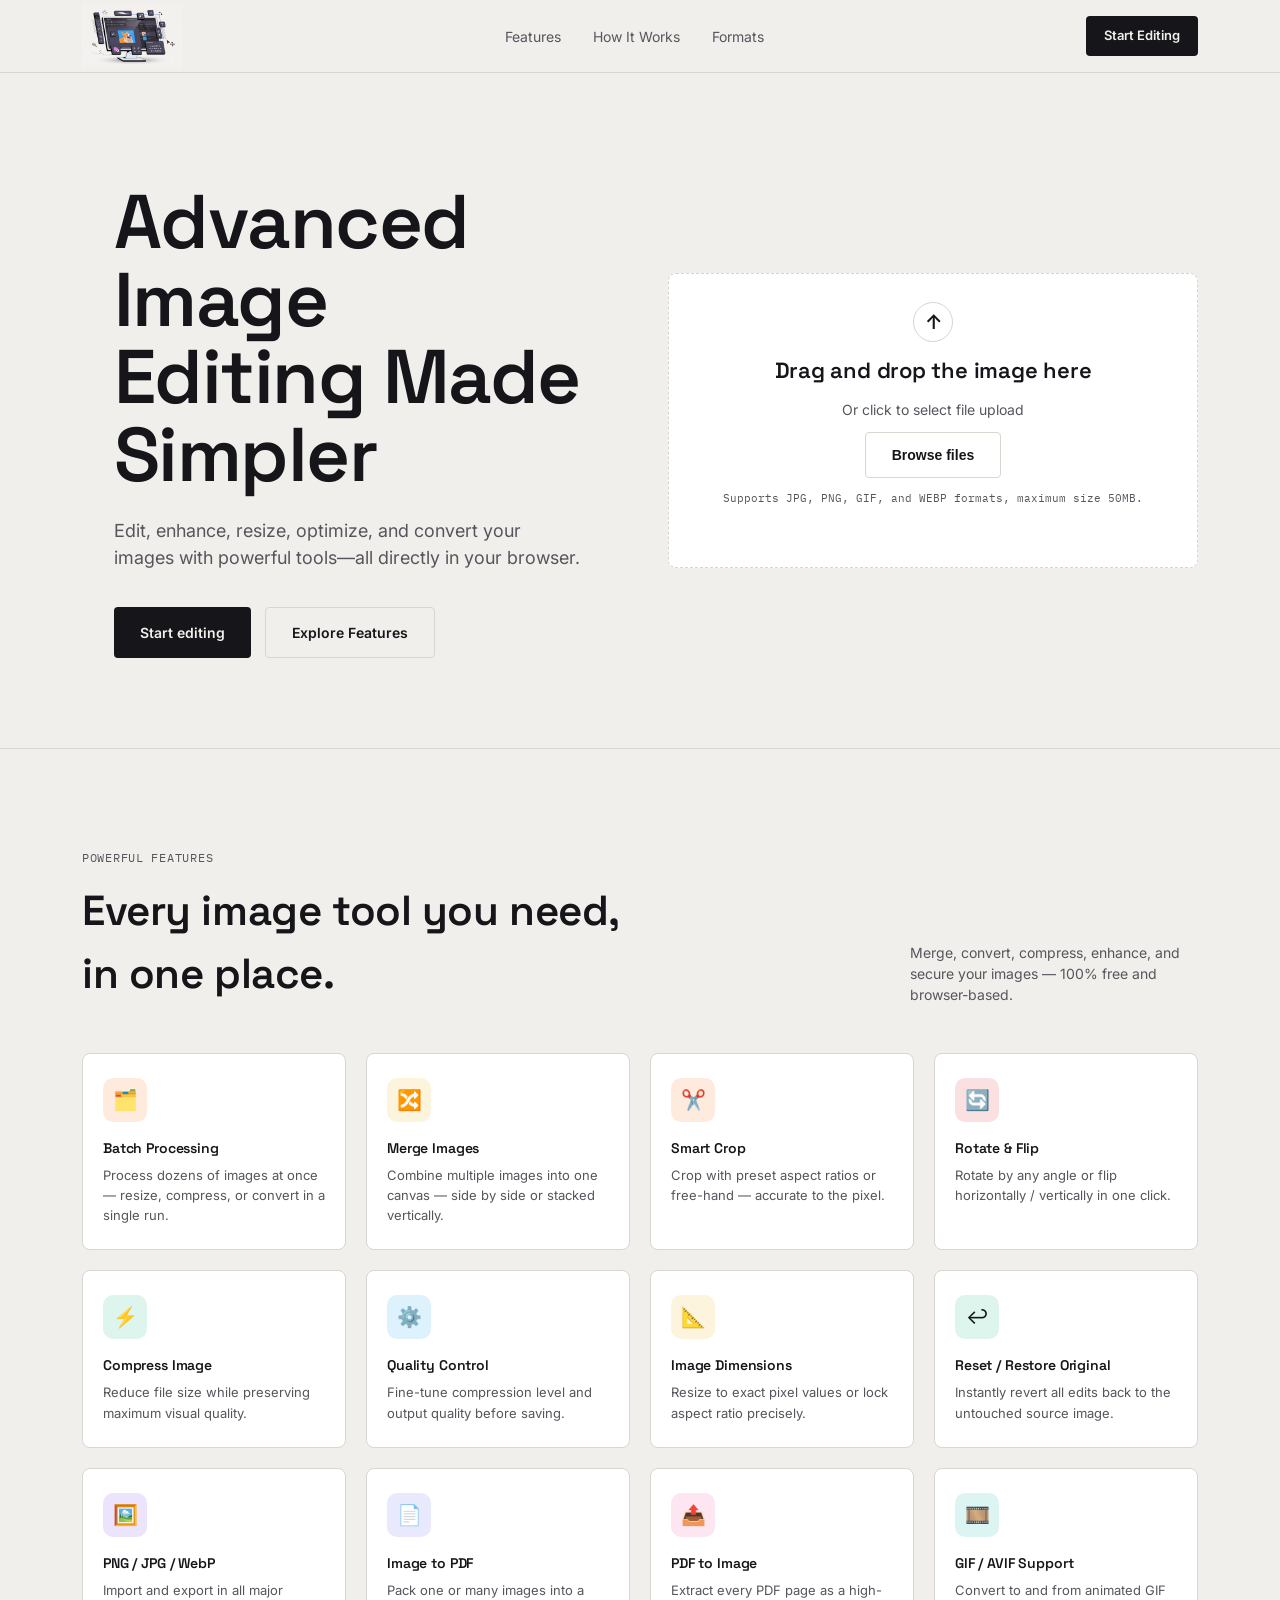
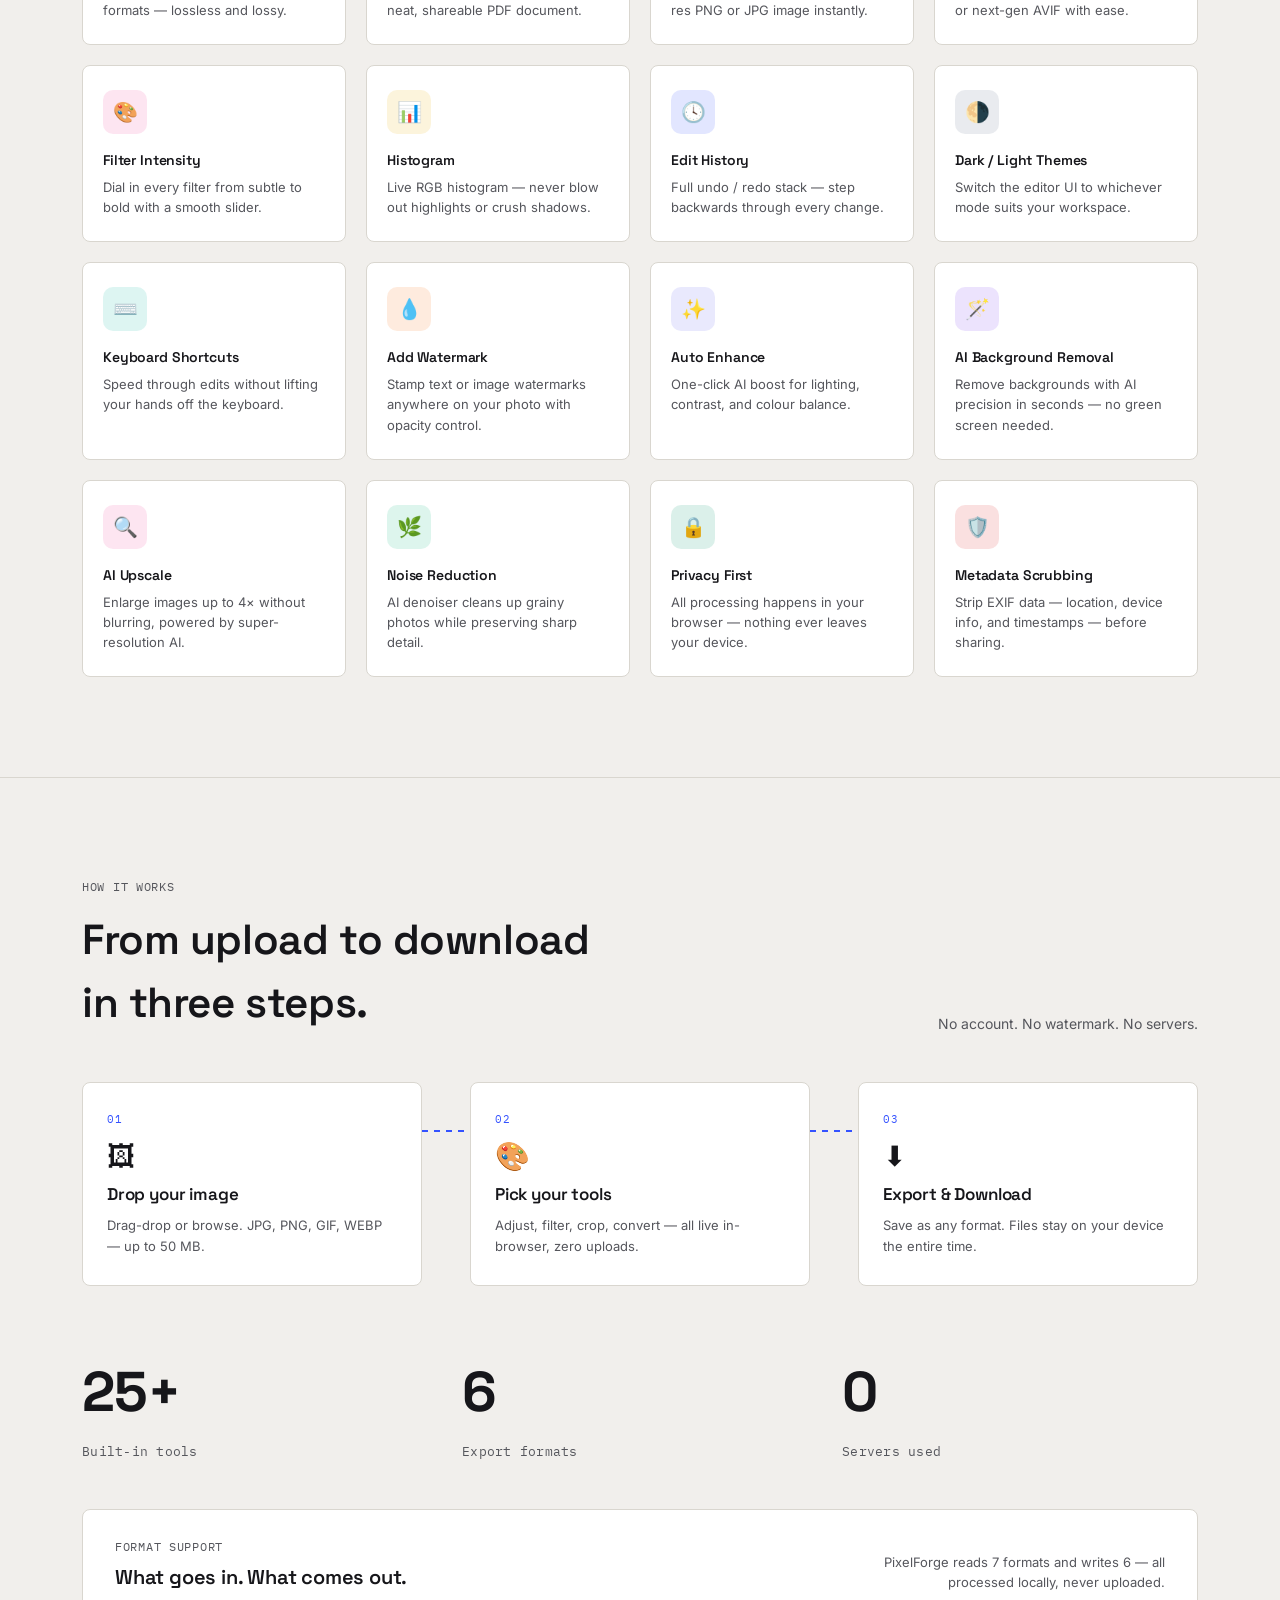
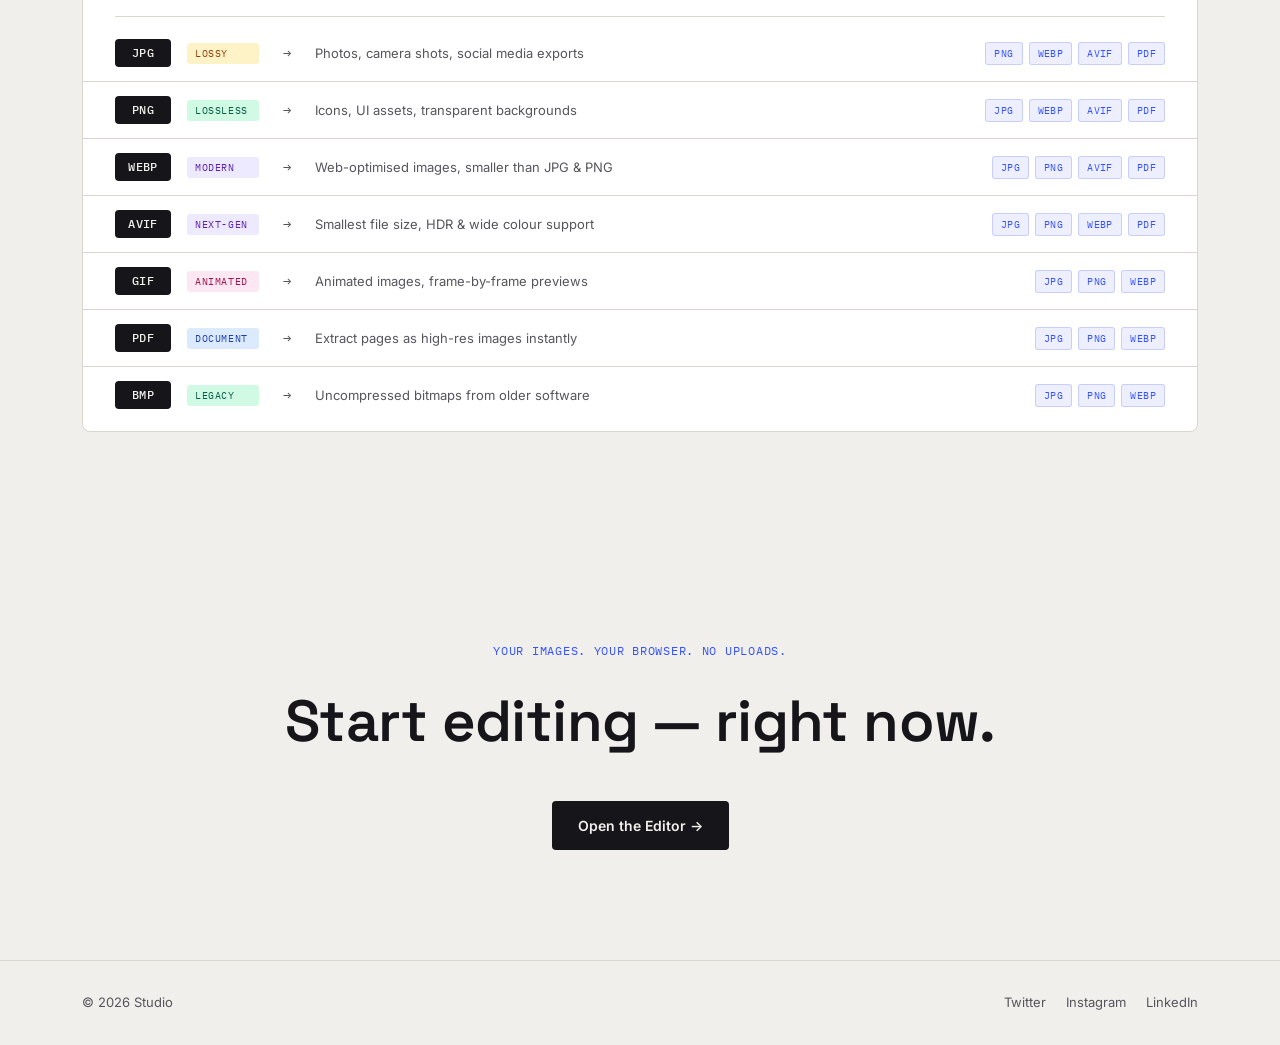
==== commit baa45069: "feat: improve format support section" ====
--- a/frontend/index.html
+++ b/frontend/index.html
@@ -20,9 +20,9 @@
 
       </div>
       <div class="nav-links">
-        <a href="#work">Work</a>
-        <a href="#about">About</a>
-        <a href="#testimonials">Partners</a>
+        <a href="#work">Features</a>
+        <a href="#workflow">How It Works</a>
+        <a href="#formats">Formats</a>
       </div>
       <a class="nav-cta" href="#cta">Start Editing</a>
     </nav>
@@ -269,65 +269,176 @@
     </div>
   </section>
 
-  <section class="section" id="about">
-
+  <!-- #workflow: Option A (How It Works) + Option B (Format Badges) combined -->
+  <section class="section" id="workflow">
     <div class="wrap">
-      <div class="stats">
-        <div class="reveal">
-          <strong>1M+</strong>
-          <span>Active users</span>
-        </div>
-        <div class="reveal">
-          <strong>50M+</strong>
-          <span>Edit photos</span>
-        </div>
-        <div class="reveal">
-          <strong>4.9★</strong>
-          <span>User ratings</span>
-        </div>
-      </div>
+
+      <!-- Section header -->
+      <div class="section-head reveal">
+        <div>
+          <div class="section-label">How it works</div>
+          <h2>From upload to download in three steps.</h2>
+        </div>
+        <p class="section-note">No account. No watermark. No servers.</p>
+      </div>
+
+      <!-- Option A: 3-step cards with connector line -->
+      <div class="steps-row reveal">
+        <div class="step-card">
+          <div class="step-num">01</div>
+          <div class="step-icon">🖼</div>
+          <div class="step-name">Drop your image</div>
+          <div class="step-desc">Drag-drop or browse. JPG, PNG, GIF, WEBP — up to 50 MB.</div>
+        </div>
+        <div class="step-connector" aria-hidden="true"></div>
+        <div class="step-card">
+          <div class="step-num">02</div>
+          <div class="step-icon">🎨</div>
+          <div class="step-name">Pick your tools</div>
+          <div class="step-desc">Adjust, filter, crop, convert — all live in-browser, zero uploads.</div>
+        </div>
+        <div class="step-connector" aria-hidden="true"></div>
+        <div class="step-card">
+          <div class="step-num">03</div>
+          <div class="step-icon">⬇</div>
+          <div class="step-name">Export &amp; Download</div>
+          <div class="step-desc">Save as any format. Files stay on your device the entire time.</div>
+        </div>
+      </div>
+
+      <!-- Honest stats -->
+      <div class="stats reveal">
+        <div>
+          <strong>25+</strong>
+          <span>Built-in tools</span>
+        </div>
+        <div>
+          <strong>6</strong>
+          <span>Export formats</span>
+        </div>
+        <div>
+          <strong>0</strong>
+          <span>Servers used</span>
+        </div>
+      </div>
+
+      <!-- Option B: Format Support Showcase (enhanced) -->
+      <div class="formats-wrap reveal" id="formats">
+
+        <div class="formats-header">
+          <div>
+            <div class="section-label" style="margin-bottom:6px;">Format support</div>
+            <div class="formats-title">What goes in. What comes out.</div>
+          </div>
+          <p class="formats-note">PixelForge reads 7 formats and writes 6 — all processed locally, never uploaded.</p>
+        </div>
+
+        <div class="formats-divider"></div>
+
+        <!-- Per-format rows -->
+        <div class="formats-table">
+
+          <div class="fmt-row">
+            <span class="fmt-badge fmt-in">JPG</span>
+            <span class="fmt-type lossy">Lossy</span>
+            <span class="fmt-arrow">→</span>
+            <span class="fmt-desc">Photos, camera shots, social media exports</span>
+            <div class="fmt-out-pills">
+              <span class="fmt-out">PNG</span>
+              <span class="fmt-out">WEBP</span>
+              <span class="fmt-out">AVIF</span>
+              <span class="fmt-out">PDF</span>
+            </div>
+          </div>
+
+          <div class="fmt-row">
+            <span class="fmt-badge fmt-in">PNG</span>
+            <span class="fmt-type lossless">Lossless</span>
+            <span class="fmt-arrow">→</span>
+            <span class="fmt-desc">Icons, UI assets, transparent backgrounds</span>
+            <div class="fmt-out-pills">
+              <span class="fmt-out">JPG</span>
+              <span class="fmt-out">WEBP</span>
+              <span class="fmt-out">AVIF</span>
+              <span class="fmt-out">PDF</span>
+            </div>
+          </div>
+
+          <div class="fmt-row">
+            <span class="fmt-badge fmt-in">WEBP</span>
+            <span class="fmt-type modern">Modern</span>
+            <span class="fmt-arrow">→</span>
+            <span class="fmt-desc">Web-optimised images, smaller than JPG &amp; PNG</span>
+            <div class="fmt-out-pills">
+              <span class="fmt-out">JPG</span>
+              <span class="fmt-out">PNG</span>
+              <span class="fmt-out">AVIF</span>
+              <span class="fmt-out">PDF</span>
+            </div>
+          </div>
+
+          <div class="fmt-row">
+            <span class="fmt-badge fmt-in">AVIF</span>
+            <span class="fmt-type modern">Next-gen</span>
+            <span class="fmt-arrow">→</span>
+            <span class="fmt-desc">Smallest file size, HDR &amp; wide colour support</span>
+            <div class="fmt-out-pills">
+              <span class="fmt-out">JPG</span>
+              <span class="fmt-out">PNG</span>
+              <span class="fmt-out">WEBP</span>
+              <span class="fmt-out">PDF</span>
+            </div>
+          </div>
+
+          <div class="fmt-row">
+            <span class="fmt-badge fmt-in">GIF</span>
+            <span class="fmt-type animated">Animated</span>
+            <span class="fmt-arrow">→</span>
+            <span class="fmt-desc">Animated images, frame-by-frame previews</span>
+            <div class="fmt-out-pills">
+              <span class="fmt-out">JPG</span>
+              <span class="fmt-out">PNG</span>
+              <span class="fmt-out">WEBP</span>
+            </div>
+          </div>
+
+          <div class="fmt-row">
+            <span class="fmt-badge fmt-in">PDF</span>
+            <span class="fmt-type document">Document</span>
+            <span class="fmt-arrow">→</span>
+            <span class="fmt-desc">Extract pages as high-res images instantly</span>
+            <div class="fmt-out-pills">
+              <span class="fmt-out">JPG</span>
+              <span class="fmt-out">PNG</span>
+              <span class="fmt-out">WEBP</span>
+            </div>
+          </div>
+
+          <div class="fmt-row">
+            <span class="fmt-badge fmt-in">BMP</span>
+            <span class="fmt-type lossless">Legacy</span>
+            <span class="fmt-arrow">→</span>
+            <span class="fmt-desc">Uncompressed bitmaps from older software</span>
+            <div class="fmt-out-pills">
+              <span class="fmt-out">JPG</span>
+              <span class="fmt-out">PNG</span>
+              <span class="fmt-out">WEBP</span>
+            </div>
+          </div>
+
+        </div>
+      </div>
+
+
     </div>
   </section>
 
-  <section class="section" id="testimonials">
-    <div class="wrap">
-      <div class="section-head reveal">
-        <div>
-          <div class="section-label">Partners</div>
-          <h2>Hear from the people we've worked with.</h2>
-        </div>
-      </div>
-      <div class="testi-grid">
-        <div class="testi-card reveal">
-          <div class="testi-quote">"Replace this with a real quote about the result you delivered."</div>
-          <div class="testi-who">
-            <div class="avatar"></div>
-            <div>
-              <div class="name">Person Name</div>
-              <div class="role">Title, Company</div>
-            </div>
-          </div>
-        </div>
-        <div class="testi-card reveal">
-          <div class="testi-quote">"A second quote — keep it specific, keep it short."</div>
-          <div class="testi-who">
-            <div class="avatar"></div>
-            <div>
-              <div class="name">Person Name</div>
-              <div class="role">Title, Company</div>
-            </div>
-          </div>
-        </div>
-      </div>
-    </div>
-  </section>
-
   <section class="cta" id="cta">
     <div class="wrap">
-      <div class="cta-avail">2 open spots left this month</div>
-      <h2>Tell us what you're building.</h2>
+      <div class="cta-avail">Your images. Your browser. No uploads.</div>
+      <h2>Start editing — right now.</h2>
       <div class="cta-actions">
-        <a class="btn btn-primary" href="#">Book a 15-minute call</a>
+        <a class="btn btn-primary" href="/pages/editor.html">Open the Editor →</a>
       </div>
     </div>
   </section>
--- a/css/landing.css
+++ b/css/landing.css
@@ -390,6 +390,178 @@
   }
 
 
+  /* ---------- how it works (Option A) ---------- */
+  .steps-row{
+    display: flex;
+    align-items: flex-start;
+    gap: 0;
+    margin-bottom: 64px;
+  }
+  .step-card{
+    flex: 1;
+    background: var(--panel);
+    border: 1px solid var(--line);
+    border-radius: 8px;
+    padding: 28px 24px;
+    position: relative;
+    transition: transform 0.2s ease, box-shadow 0.2s ease;
+  }
+  .step-card:hover{
+    transform: translateY(-4px);
+    box-shadow: 0 10px 28px rgba(20,20,26,0.08);
+  }
+  .step-num{
+    font-family: var(--mono);
+    font-size: 11px;
+    color: var(--accent);
+    letter-spacing: 0.08em;
+    margin-bottom: 14px;
+  }
+  .step-icon{
+    font-size: 28px;
+    margin-bottom: 12px;
+    line-height: 1;
+  }
+  .step-name{
+    font-family: var(--display);
+    font-weight: 600;
+    font-size: 17px;
+    letter-spacing: -0.01em;
+    margin-bottom: 8px;
+  }
+  .step-desc{
+    font-size: 13px;
+    color: var(--ink-soft);
+    line-height: 1.6;
+  }
+  .step-connector{
+    flex-shrink: 0;
+    width: 48px;
+    height: 2px;
+    background: repeating-linear-gradient(
+      90deg,
+      var(--accent) 0,
+      var(--accent) 6px,
+      transparent 6px,
+      transparent 12px
+    );
+    margin-top: 48px;
+    align-self: auto;
+  }
+
+  /* ---------- format showcase (Option B — enhanced) ---------- */
+  .formats-wrap{
+    margin-top: 48px;
+    background: var(--panel);
+    border: 1px solid var(--line);
+    border-radius: 8px;
+    overflow: hidden;
+  }
+  .formats-header{
+    display: flex;
+    justify-content: space-between;
+    align-items: flex-end;
+    gap: 24px;
+    flex-wrap: wrap;
+    padding: 28px 32px 24px;
+  }
+  .formats-title{
+    font-family: var(--display);
+    font-weight: 600;
+    font-size: 20px;
+    letter-spacing: -0.01em;
+  }
+  .formats-note{
+    font-size: 13px;
+    color: var(--ink-soft);
+    max-width: 38ch;
+    text-align: right;
+  }
+  .formats-divider{
+    height: 1px;
+    background: var(--line);
+    margin: 0 32px;
+  }
+  .formats-table{
+    padding: 8px 0;
+  }
+  .fmt-row{
+    display: grid;
+    grid-template-columns: 56px 72px 24px 1fr auto;
+    align-items: center;
+    gap: 16px;
+    padding: 14px 32px;
+    border-bottom: 1px solid var(--line);
+    transition: background 0.15s ease;
+  }
+  .fmt-row:last-child{ border-bottom: none; }
+  .fmt-row:hover{ background: color-mix(in srgb, var(--accent) 4%, transparent); }
+
+  /* Input format badge */
+  .fmt-badge{
+    font-family: var(--mono);
+    font-size: 12px;
+    font-weight: 500;
+    letter-spacing: 0.04em;
+    padding: 5px 10px;
+    border-radius: 4px;
+    text-align: center;
+  }
+  .fmt-in{
+    background: var(--ink);
+    color: var(--bg);
+  }
+
+  /* Type pill — color coded */
+  .fmt-type{
+    font-family: var(--mono);
+    font-size: 10px;
+    letter-spacing: 0.06em;
+    text-transform: uppercase;
+    padding: 3px 8px;
+    border-radius: 3px;
+    white-space: nowrap;
+  }
+  .fmt-type.lossy    { background: #FEF3C7; color: #92400E; }
+  .fmt-type.lossless { background: #D1FAE5; color: #065F46; }
+  .fmt-type.modern   { background: #EDE9FE; color: #5B21B6; }
+  .fmt-type.animated { background: #FCE7F3; color: #9D174D; }
+  .fmt-type.document { background: #DBEAFE; color: #1E40AF; }
+
+  /* Arrow */
+  .fmt-arrow{
+    font-family: var(--mono);
+    color: var(--ink-soft);
+    font-size: 14px;
+    text-align: center;
+  }
+
+  /* Description */
+  .fmt-desc{
+    font-size: 13px;
+    color: var(--ink-soft);
+    line-height: 1.4;
+  }
+
+  /* Output pills */
+  .fmt-out-pills{
+    display: flex;
+    gap: 6px;
+    flex-wrap: wrap;
+    justify-content: flex-end;
+  }
+  .fmt-out{
+    font-family: var(--mono);
+    font-size: 10px;
+    letter-spacing: 0.04em;
+    padding: 3px 8px;
+    border-radius: 3px;
+    background: var(--accent-ink);
+    color: var(--accent);
+    border: 1px solid color-mix(in srgb, var(--accent) 20%, transparent);
+  }
+
+
   /* ---------- stats ---------- */
   .stats{
     display:grid;
@@ -477,6 +649,8 @@
   footer{
     border-top: 1px solid var(--line);
     padding: 32px 0;
+    
+
   }
   footer .wrap{
     display:flex;
@@ -504,10 +678,19 @@
     .work-grid, .testi-grid{ grid-template-columns: 1fr; }
     .feat-grid{ grid-template-columns: repeat(2, 1fr); }
     .stats{ grid-template-columns: 1fr; gap: 36px; }
+    .steps-row{ flex-direction: column; gap: 0; }
+    .step-connector{ width: 2px; height: 32px; margin: 0 0 0 32px;
+      background: repeating-linear-gradient(
+        180deg,
+        var(--accent) 0, var(--accent) 6px,
+        transparent 6px, transparent 12px
+      );
+    }
     .section{ padding: 72px 0; }
     .hero{ padding: 80px 0 60px; }
     .hero-inner{ grid-template-columns: 1fr; gap: 40px; }
   }
   @media (max-width: 480px){
     .feat-grid{ grid-template-columns: 1fr; }
+    .formats-wrap{ padding: 20px; }
   }
